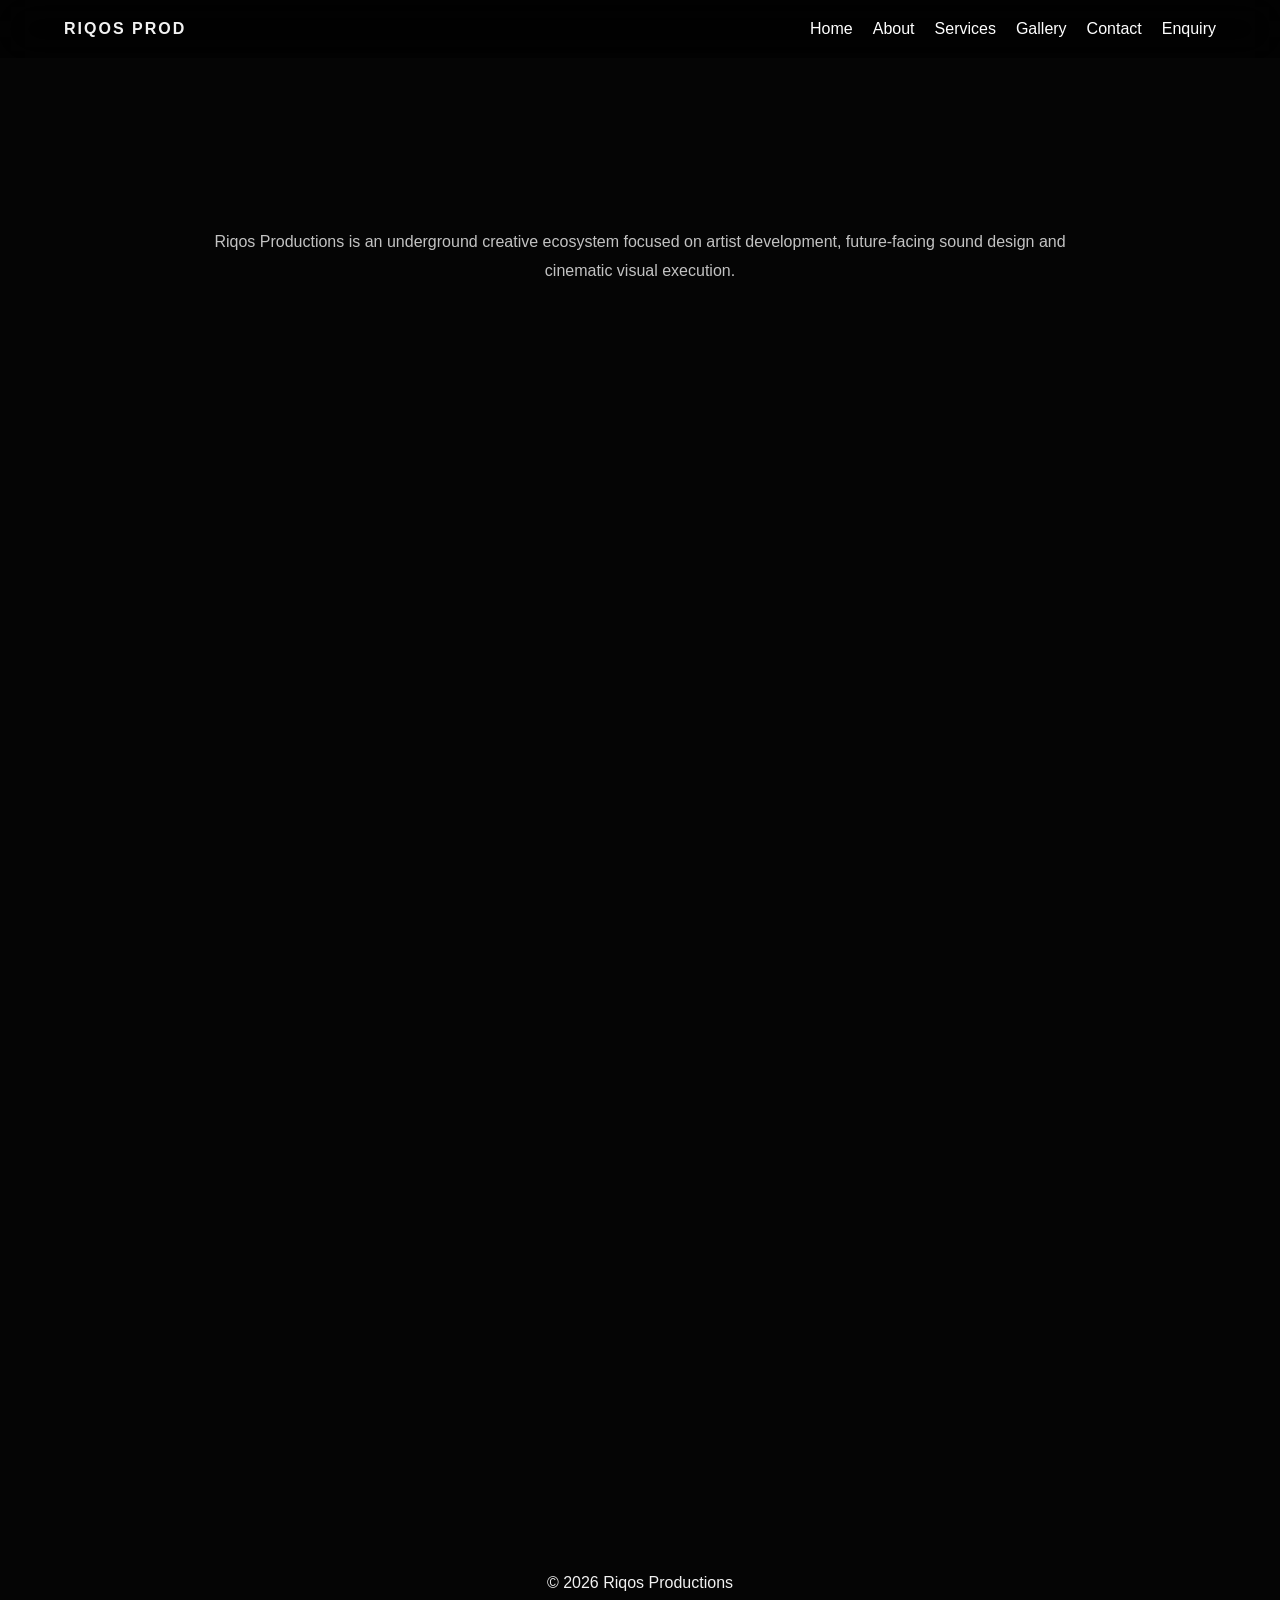
==== about.html @ 52dd7bc8 "we are getting there" ====
<!DOCTYPE html>
<html lang="en">
<head>
<meta charset="UTF-8">
<meta name="viewport" content="width=device-width, initial-scale=1.0">

<title>About | Riqos Productions</title>
<meta name="description" content="Learn about the artists, vision and future behind Riqos Productions.">
<meta name="keywords" content="riqos productions, artists, music label, creative agency">

<link rel="stylesheet" href="css/style.css">
</head>

<body>

<nav>
<div class="logo">RIQOS PROD</div>

<ul class="nav-links">
<li><a href="index.html">Home</a></li>
<li><a class="active" href="about.html">About</a></li>
<li><a href="services.html">Services</a></li>
<li><a href="gallery.html">Gallery</a></li>
<li><a href="contact.html">Contact</a></li>
<li><a href="enquiry.html">Enquiry</a></li>
</ul>
</nav>

<section>

<h2 class="section-title reveal">THE LABEL ARCHIVE</h2>

<p class="about-text reveal">
Riqos Productions is an underground creative ecosystem focused on artist development,
future-facing sound design and cinematic visual execution.
</p>

</section>

<!-- timeline -->

<section>

<h2 class="section-title reveal">TIMELINE</h2>

<div class="timeline">

<div class="timeline-card reveal">
<h3>2024</h3>
<p>Foundation of the Riqos creative vision.</p>
</div>

<div class="timeline-card reveal">
<h3>2025</h3>
<p>Artist roster development and first collaborations.</p>
</div>

<div class="timeline-card reveal">
<h3>2026</h3>
<p>Expansion into full production ecosystem.</p>
</div>

</div>

</section>

<!-- artists -->

<section>

<h2 class="section-title reveal">ROSTER</h2>

<div class="artist-grid">

<div class="artist-card reveal">
<img src="assets/riqo 101.jpeg">
<h3>Riqo</h3>
<p>Producer / Creative Director</p>
</div>

<div class="artist-card reveal">
<img src="assets/joey101.jpeg">
<h3>JoeyMansonn</h3>
<p>Main Vocalist</p>
</div>

<div class="artist-card reveal">
<img src="assets/nxsh.jpeg">
<h3>Kindlynxsh</h3>
<p>Experimental Artist</p>
</div>

<div class="artist-card reveal">
<img src="assets/guapo.jpeg">
<h3>K1llbrady</h3>
<p>Hard Trap Artist</p>
</div>

</div>

</section>

<footer>© 2026 Riqos Productions</footer>

<script src="js/script.js"></script>
</body>
</html>
---- css/style.css ----
*{
    margin:0;
    padding:0;
    box-sizing:border-box;
    font-family:Arial, sans-serif;
}

:root{
    --bg:#050505;
    --card:rgba(255,255,255,0.05);
    --text:#f2f2f2;
    --accent:#7c3aed;
    --secondary:#38bdf8;
}

html{
    scroll-behavior:smooth;
}

body{
    background:var(--bg);
    color:var(--text);
    overflow-x:hidden;
}

/* loader */

#loader{
    position:fixed;
    width:100%;
    height:100vh;
    background:black;
    display:flex;
    justify-content:center;
    align-items:center;
    z-index:99999;
    animation:fadeOut 2s forwards;
    animation-delay:1.8s;
}

@keyframes fadeOut{
    to{
        opacity:0;
        visibility:hidden;
    }
}

/* particles */

#particles{
    position:fixed;
    width:100%;
    height:100%;
    z-index:-2;
    background:
    radial-gradient(circle at 20% 20%, rgba(124,58,237,0.2), transparent 30%),
    radial-gradient(circle at 80% 80%, rgba(56,189,248,0.2), transparent 30%);
}

/* nav */

nav{
    position:fixed;
    width:100%;
    top:0;
    left:0;
    padding:20px 5%;
    display:flex;
    justify-content:space-between;
    align-items:center;
    background:rgba(0,0,0,0.6);
    backdrop-filter:blur(20px);
    z-index:1000;
}

.logo{
    font-weight:900;
    letter-spacing:2px;
}

.nav-links{
    display:flex;
    list-style:none;
    gap:20px;
}

.nav-links a{
    color:white;
    text-decoration:none;
}

.active{
    color:var(--secondary);
}

#themeToggle{
    background:none;
    border:none;
    color:white;
    cursor:pointer;
    font-size:18px;
}

/* hero */

.hero{
    height:100vh;
    display:flex;
    justify-content:center;
    align-items:center;
    position:relative;
    text-align:center;
}

.hero video{
    position:absolute;
    width:100%;
    height:100%;
    object-fit:cover;
    z-index:-2;
}

.overlay{
    position:absolute;
    width:100%;
    height:100%;
    background:rgba(0,0,0,0.55);
    z-index:-1;
}

.hero h1{
    font-size:72px;
    margin-bottom:20px;
}

.hero p{
    max-width:700px;
    margin:auto;
    opacity:0.85;
}

.hero-buttons{
    margin-top:30px;
}

.btn{
    display:inline-block;
    padding:14px 28px;
    background:var(--accent);
    color:white;
    text-decoration:none;
    margin:10px;
    border-radius:30px;
    transition:.3s;
}

.btn:hover{
    transform:translateY(-4px);
}

.ghost{
    background:transparent;
    border:1px solid white;
}

/* sections */

section{
    padding:120px 8%;
}

.section-title{
    text-align:center;
    margin-bottom:50px;
}

/* stats */

.stats{
    display:grid;
    grid-template-columns:repeat(auto-fit,minmax(250px,1fr));
    gap:20px;
}

.stat-card{
    padding:40px;
    text-align:center;
    background:var(--card);
    backdrop-filter:blur(20px);
    border-radius:20px;
    transform-style:preserve-3d;
    transition:.4s;
}

.stat-card:hover{
    transform:rotateY(10deg) rotateX(10deg);
}

.counter{
    font-size:48px;
    color:var(--secondary);
}

/* cards */

.grid{
    display:grid;
    grid-template-columns:repeat(auto-fit,minmax(280px,1fr));
    gap:25px;
}

.card{
    padding:30px;
    background:var(--card);
    border-radius:20px;
    backdrop-filter:blur(20px);
    transition:.4s;
}

.card:hover{
    transform:translateY(-12px) rotateX(5deg);
}

/* reveal */

.reveal{
    opacity:0;
    transform:translateY(30px);
    transition:1s;
}

.reveal.active{
    opacity:1;
    transform:translateY(0);
}

/* top button */

#topBtn{
    position:fixed;
    bottom:30px;
    right:30px;
    padding:14px;
    display:none;
    border:none;
    cursor:pointer;
}

/* footer */

footer{
    text-align:center;
    padding:40px;
}

/* mobile */

@media(max-width:768px){

.hero h1{
    font-size:42px;
}

.nav-links{
    gap:10px;
    font-size:12px;
}

}
/* about */

.about-text{
    max-width:900px;
    margin:auto;
    text-align:center;
    opacity:0.8;
    line-height:1.8;
}

/* timeline */

.timeline{
    display:grid;
    grid-template-columns:repeat(auto-fit,minmax(250px,1fr));
    gap:20px;
}

.timeline-card{
    padding:30px;
    background:rgba(255,255,255,0.04);
    border-left:4px solid #7c3aed;
    transition:.4s;
}

.timeline-card:hover{
    transform:translateY(-10px);
}

/* artists */

.artist-grid{
    display:grid;
    grid-template-columns:repeat(auto-fit,minmax(250px,1fr));
    gap:25px;
}

.artist-card{
    padding:20px;
    background:rgba(255,255,255,0.04);
    text-align:center;
    border-radius:20px;
    transition:.5s;
}

.artist-card img{
    width:100%;
    height:320px;
    object-fit:cover;
    border-radius:14px;
}

.artist-card:hover{
    transform:rotateY(12deg);
}

/* services */

#serviceSearch{
    width:100%;
    padding:18px;
    margin-bottom:40px;
    background:black;
    border:none;
    color:white;
}

/* faq */

.faq-item{
    margin-bottom:20px;
}

.faq-question{
    width:100%;
    padding:20px;
    cursor:pointer;
    background:#111;
    border:none;
    color:white;
    text-align:left;
}

.faq-answer{
    display:none;
    padding:20px;
    background:#0d0d0d;
}
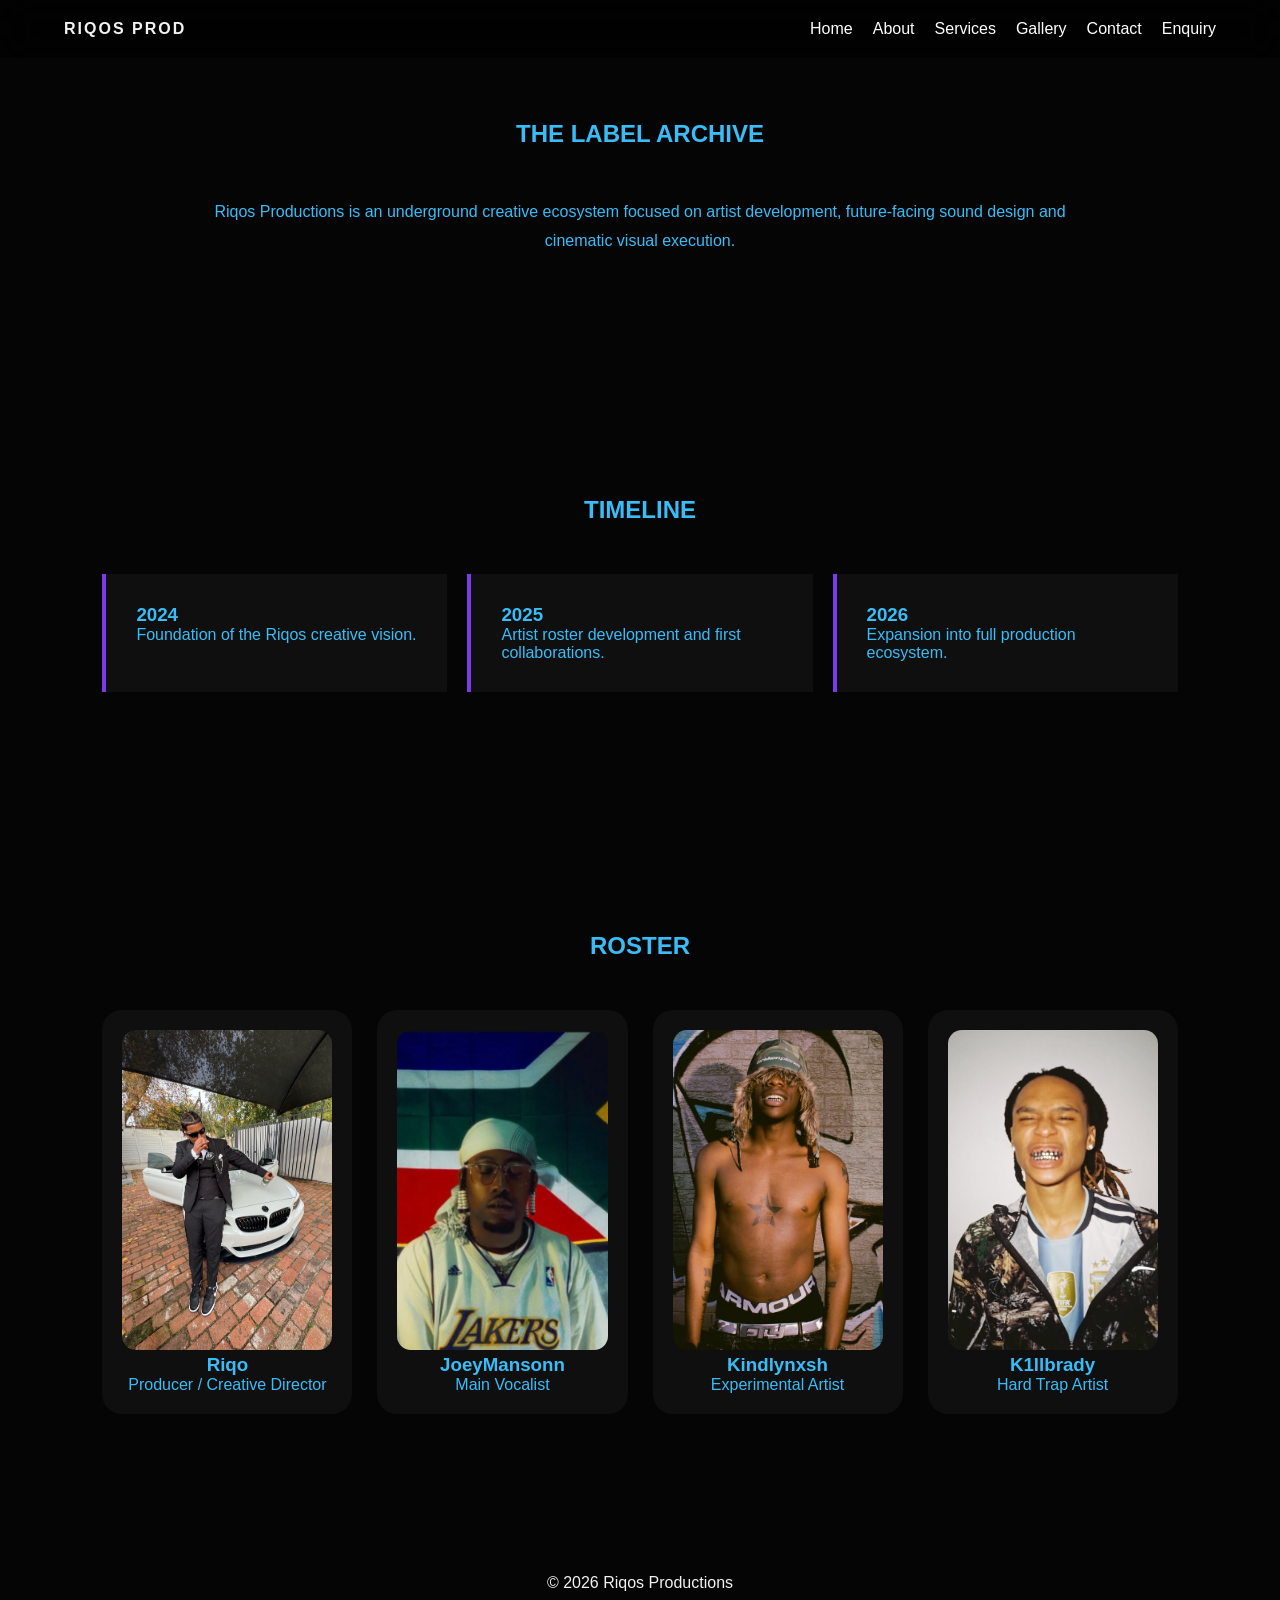
==== commit 79a59193: "WE ARE GETTING SOMEWHERE" ====
--- a/about.html
+++ b/about.html
@@ -73,25 +73,25 @@
 <div class="artist-grid">
 
 <div class="artist-card reveal">
-<img src="assets/riqo 101.jpeg">
+<img src="Assets/riqo 101.jpeg">
 <h3>Riqo</h3>
 <p>Producer / Creative Director</p>
 </div>
 
 <div class="artist-card reveal">
-<img src="assets/joey101.jpeg">
+<img src="Assets/joey101.jpeg">
 <h3>JoeyMansonn</h3>
 <p>Main Vocalist</p>
 </div>
 
 <div class="artist-card reveal">
-<img src="assets/nxsh.jpeg">
+<img src="Assets/nxsh.jpeg">
 <h3>Kindlynxsh</h3>
 <p>Experimental Artist</p>
 </div>
 
 <div class="artist-card reveal">
-<img src="assets/guapo.jpeg">
+<img src="Assets/guapo.jpeg">
 <h3>K1llbrady</h3>
 <p>Hard Trap Artist</p>
 </div>
@@ -102,6 +102,6 @@
 
 <footer>© 2026 Riqos Productions</footer>
 
-<script src="js/script.js"></script>
+<script src="Js/scrpt.js"></script>
 </body>
 </html>
--- a/css/style.css
+++ b/css/style.css
@@ -354,4 +354,79 @@
     display:none;
     padding:20px;
     background:#0d0d0d;
+}
+/* gallery */
+
+.filter-buttons{
+    display:flex;
+    gap:15px;
+    margin-bottom:30px;
+    justify-content:center;
+}
+
+.filter-buttons button{
+    padding:12px 20px;
+    cursor:pointer;
+    background:#111;
+    color:white;
+    border:none;
+}
+
+.gallery-grid{
+    display:grid;
+    grid-template-columns:repeat(auto-fit,minmax(250px,1fr));
+    gap:20px;
+}
+
+.gallery-item{
+    width:100%;
+    height:320px;
+    object-fit:cover;
+    cursor:pointer;
+    border-radius:14px;
+    transition:.4s;
+}
+
+.gallery-item:hover{
+    transform:scale(1.03);
+}
+
+/* lightbox */
+
+#lightbox{
+    position:fixed;
+    inset:0;
+    background:rgba(0,0,0,.95);
+    display:none;
+    justify-content:center;
+    align-items:center;
+    z-index:9999;
+}
+
+#lightbox img{
+    width:80%;
+    max-width:900px;
+}
+
+/* enquiry */
+
+form{
+    display:flex;
+    flex-direction:column;
+    gap:20px;
+    max-width:700px;
+    margin:auto;
+}
+
+input, select, textarea{
+    padding:18px;
+    background:#111;
+    color:white;
+    border:none;
+}
+
+.price-box{
+    font-size:28px;
+    text-align:center;
+    padding:20px;
 }
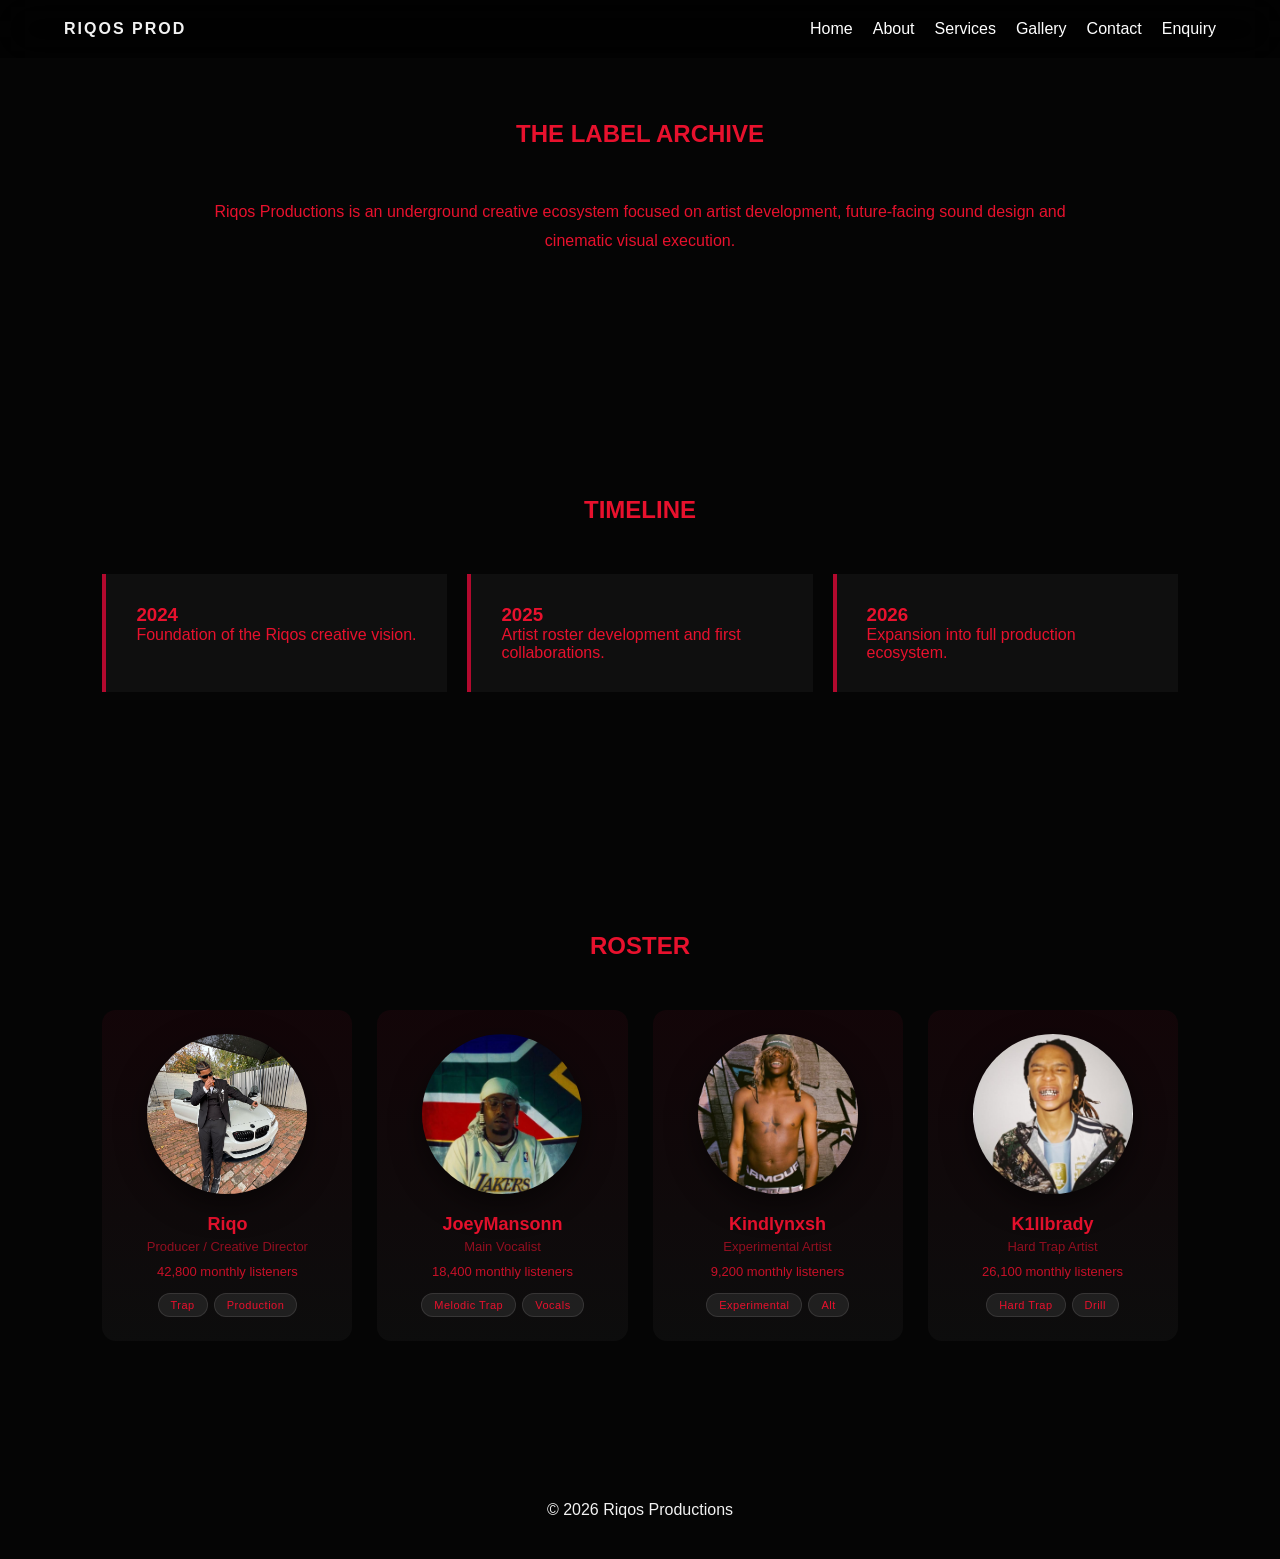
==== commit f1720b3c: "we fixed the enquiry page" ====
--- a/about.html
+++ b/about.html
@@ -73,27 +73,59 @@
 <div class="artist-grid">
 
 <div class="artist-card reveal">
+<div class="artist-photo-wrap">
 <img src="Assets/riqo 101.jpeg">
+<button class="artist-play-btn">▶</button>
+</div>
 <h3>Riqo</h3>
-<p>Producer / Creative Director</p>
+<p class="artist-role">Producer / Creative Director</p>
+<p class="artist-listeners">42,800 monthly listeners</p>
+<div class="artist-tags">
+<span class="artist-tag">Trap</span>
+<span class="artist-tag">Production</span>
+</div>
 </div>
 
 <div class="artist-card reveal">
+<div class="artist-photo-wrap">
 <img src="Assets/joey101.jpeg">
+<button class="artist-play-btn">▶</button>
+</div>
 <h3>JoeyMansonn</h3>
-<p>Main Vocalist</p>
+<p class="artist-role">Main Vocalist</p>
+<p class="artist-listeners">18,400 monthly listeners</p>
+<div class="artist-tags">
+<span class="artist-tag">Melodic Trap</span>
+<span class="artist-tag">Vocals</span>
+</div>
 </div>
 
 <div class="artist-card reveal">
+<div class="artist-photo-wrap">
 <img src="Assets/nxsh.jpeg">
+<button class="artist-play-btn">▶</button>
+</div>
 <h3>Kindlynxsh</h3>
-<p>Experimental Artist</p>
+<p class="artist-role">Experimental Artist</p>
+<p class="artist-listeners">9,200 monthly listeners</p>
+<div class="artist-tags">
+<span class="artist-tag">Experimental</span>
+<span class="artist-tag">Alt</span>
+</div>
 </div>
 
 <div class="artist-card reveal">
+<div class="artist-photo-wrap">
 <img src="Assets/guapo.jpeg">
+<button class="artist-play-btn">▶</button>
+</div>
 <h3>K1llbrady</h3>
-<p>Hard Trap Artist</p>
+<p class="artist-role">Hard Trap Artist</p>
+<p class="artist-listeners">26,100 monthly listeners</p>
+<div class="artist-tags">
+<span class="artist-tag">Hard Trap</span>
+<span class="artist-tag">Drill</span>
+</div>
 </div>
 
 </div>
--- a/css/style.css
+++ b/css/style.css
@@ -9,8 +9,8 @@
     --bg:#050505;
     --card:rgba(255,255,255,0.05);
     --text:#f2f2f2;
-    --accent:#7c3aed;
-    --secondary:#38bdf8;
+    --accent:#b3092e;
+    --secondary:#e8112d;
 }
 
 html{
@@ -53,8 +53,8 @@
     height:100%;
     z-index:-2;
     background:
-    radial-gradient(circle at 20% 20%, rgba(124,58,237,0.2), transparent 30%),
-    radial-gradient(circle at 80% 80%, rgba(56,189,248,0.2), transparent 30%);
+    radial-gradient(circle at 20% 20%, rgba(179,9,46,0.25), transparent 30%),
+    radial-gradient(circle at 80% 80%, rgba(232,17,45,0.18), transparent 30%);
 }
 
 /* nav */
@@ -288,7 +288,7 @@
 .timeline-card{
     padding:30px;
     background:rgba(255,255,255,0.04);
-    border-left:4px solid #7c3aed;
+    border-left:4px solid #b3092e;
     transition:.4s;
 }
 
@@ -296,31 +296,102 @@
     transform:translateY(-10px);
 }
 
-/* artists */
+/* artists - spotify style profiles */
 
 .artist-grid{
     display:grid;
-    grid-template-columns:repeat(auto-fit,minmax(250px,1fr));
+    grid-template-columns:repeat(auto-fit,minmax(220px,1fr));
     gap:25px;
 }
 
 .artist-card{
-    padding:20px;
-    background:rgba(255,255,255,0.04);
-    text-align:center;
+    padding:24px 20px;
+    background:linear-gradient(180deg, rgba(179,9,46,0.08), rgba(255,255,255,0.03));
+    text-align:center;
+    border-radius:14px;
+    transition:.4s;
+    position:relative;
+    overflow:hidden;
+}
+
+.artist-card:hover{
+    background:linear-gradient(180deg, rgba(179,9,46,0.18), rgba(255,255,255,0.05));
+    transform:translateY(-8px);
+}
+
+.artist-photo-wrap{
+    position:relative;
+    width:160px;
+    height:160px;
+    margin:0 auto 20px;
+}
+
+.artist-card img{
+    width:160px;
+    height:160px;
+    object-fit:cover;
+    border-radius:50%;
+    box-shadow:0 10px 30px rgba(0,0,0,0.5);
+    display:block;
+}
+
+.artist-play-btn{
+    position:absolute;
+    bottom:4px;
+    right:4px;
+    width:44px;
+    height:44px;
+    border-radius:50%;
+    background:var(--secondary);
+    border:none;
+    color:black;
+    font-size:16px;
+    display:flex;
+    align-items:center;
+    justify-content:center;
+    cursor:pointer;
+    opacity:0;
+    transform:translateY(8px);
+    transition:.3s;
+    box-shadow:0 6px 16px rgba(0,0,0,0.5);
+}
+
+.artist-card:hover .artist-play-btn{
+    opacity:1;
+    transform:translateY(0);
+}
+
+.artist-card h3{
+    font-size:18px;
+    margin-bottom:4px;
+}
+
+.artist-role{
+    font-size:13px;
+    opacity:0.6;
+    margin-bottom:10px;
+}
+
+.artist-listeners{
+    font-size:13px;
+    opacity:0.85;
+    margin-bottom:14px;
+}
+
+.artist-tags{
+    display:flex;
+    flex-wrap:wrap;
+    gap:6px;
+    justify-content:center;
+}
+
+.artist-tag{
+    font-size:11px;
+    padding:5px 12px;
     border-radius:20px;
-    transition:.5s;
-}
-
-.artist-card img{
-    width:100%;
-    height:320px;
-    object-fit:cover;
-    border-radius:14px;
-}
-
-.artist-card:hover{
-    transform:rotateY(12deg);
+    background:rgba(255,255,255,0.08);
+    border:1px solid rgba(255,255,255,0.1);
+    letter-spacing:0.5px;
 }
 
 /* services */
@@ -332,6 +403,63 @@
     background:black;
     border:none;
     color:white;
+}
+
+.service-item{
+    cursor:pointer;
+    border:1px solid transparent;
+}
+
+.service-item.selected{
+    border:1px solid var(--secondary);
+    background:rgba(232,17,45,0.1);
+}
+
+.service-item p{
+    opacity:0.7;
+    margin-top:6px;
+}
+
+#serviceResponse{
+    max-width:900px;
+    margin:50px auto 0;
+    padding:35px;
+    background:var(--card);
+    border-left:4px solid var(--secondary);
+    border-radius:14px;
+    display:none;
+}
+
+#serviceResponse.active{
+    display:block;
+}
+
+#serviceResponse h3{
+    margin-bottom:10px;
+    color:var(--secondary);
+}
+
+#serviceResponse .resp-meta{
+    display:flex;
+    gap:30px;
+    flex-wrap:wrap;
+    margin:18px 0;
+    font-size:14px;
+    opacity:0.85;
+}
+
+#serviceResponse .resp-meta span{
+    display:block;
+    font-weight:700;
+    color:var(--text);
+    opacity:1;
+    margin-top:4px;
+}
+
+#serviceResponse ul{
+    margin:18px 0 18px 20px;
+    line-height:1.8;
+    opacity:0.9;
 }
 
 /* faq */
@@ -418,11 +546,42 @@
     margin:auto;
 }
 
+label{
+    font-size:13px;
+    opacity:0.7;
+    margin-bottom:-12px;
+}
+
 input, select, textarea{
     padding:18px;
     background:#111;
     color:white;
     border:none;
+    border-radius:8px;
+    font-family:inherit;
+}
+
+input:focus, select:focus, textarea:focus{
+    outline:1px solid var(--secondary);
+}
+
+textarea{
+    min-height:120px;
+    resize:vertical;
+}
+
+.form-msg{
+    text-align:center;
+    font-size:14px;
+    min-height:20px;
+}
+
+.form-msg.error{
+    color:#ff6b6b;
+}
+
+.form-msg.success{
+    color:#4ade80;
 }
 
 .price-box{
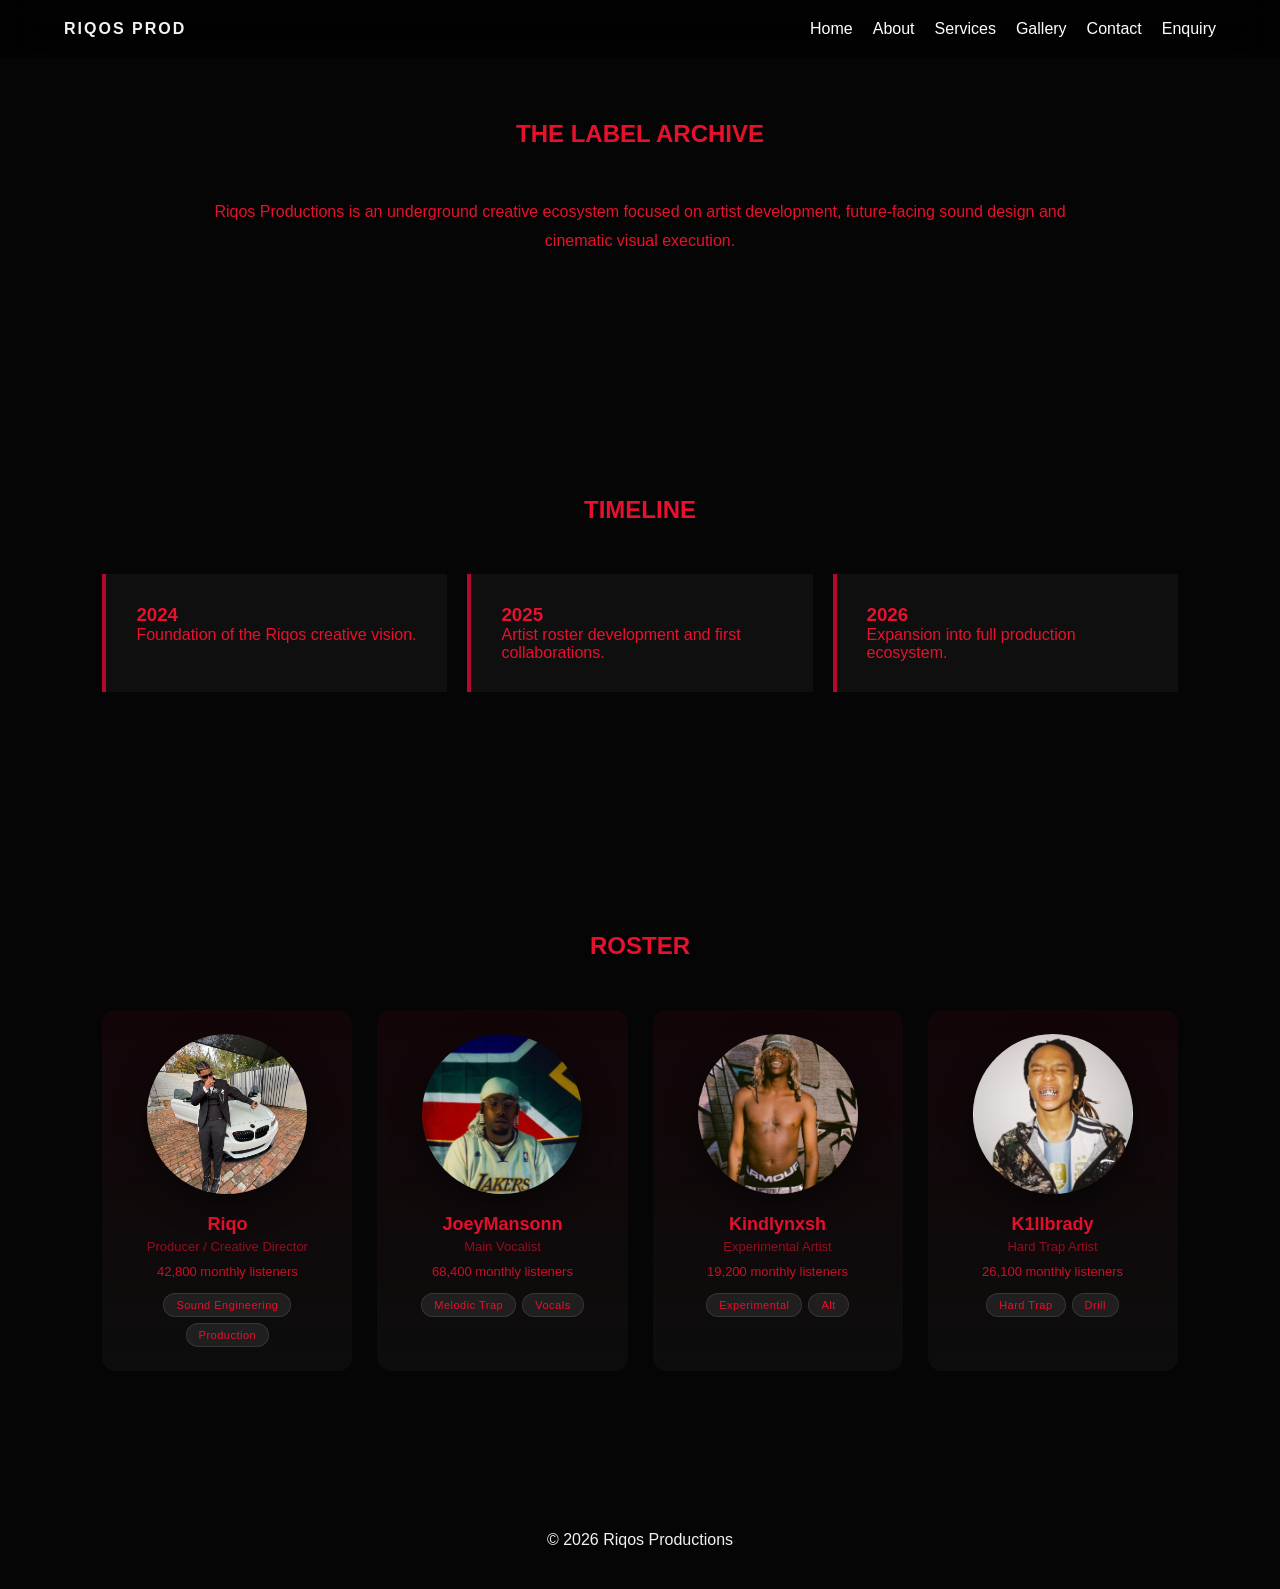
==== commit 53a58b77: "we are using our assets" ====
--- a/about.html
+++ b/about.html
@@ -81,7 +81,7 @@
 <p class="artist-role">Producer / Creative Director</p>
 <p class="artist-listeners">42,800 monthly listeners</p>
 <div class="artist-tags">
-<span class="artist-tag">Trap</span>
+<span class="artist-tag">Sound Engineering</span>
 <span class="artist-tag">Production</span>
 </div>
 </div>
@@ -93,7 +93,7 @@
 </div>
 <h3>JoeyMansonn</h3>
 <p class="artist-role">Main Vocalist</p>
-<p class="artist-listeners">18,400 monthly listeners</p>
+<p class="artist-listeners">68,400 monthly listeners</p>
 <div class="artist-tags">
 <span class="artist-tag">Melodic Trap</span>
 <span class="artist-tag">Vocals</span>
@@ -107,7 +107,7 @@
 </div>
 <h3>Kindlynxsh</h3>
 <p class="artist-role">Experimental Artist</p>
-<p class="artist-listeners">9,200 monthly listeners</p>
+<p class="artist-listeners">19,200 monthly listeners</p>
 <div class="artist-tags">
 <span class="artist-tag">Experimental</span>
 <span class="artist-tag">Alt</span>
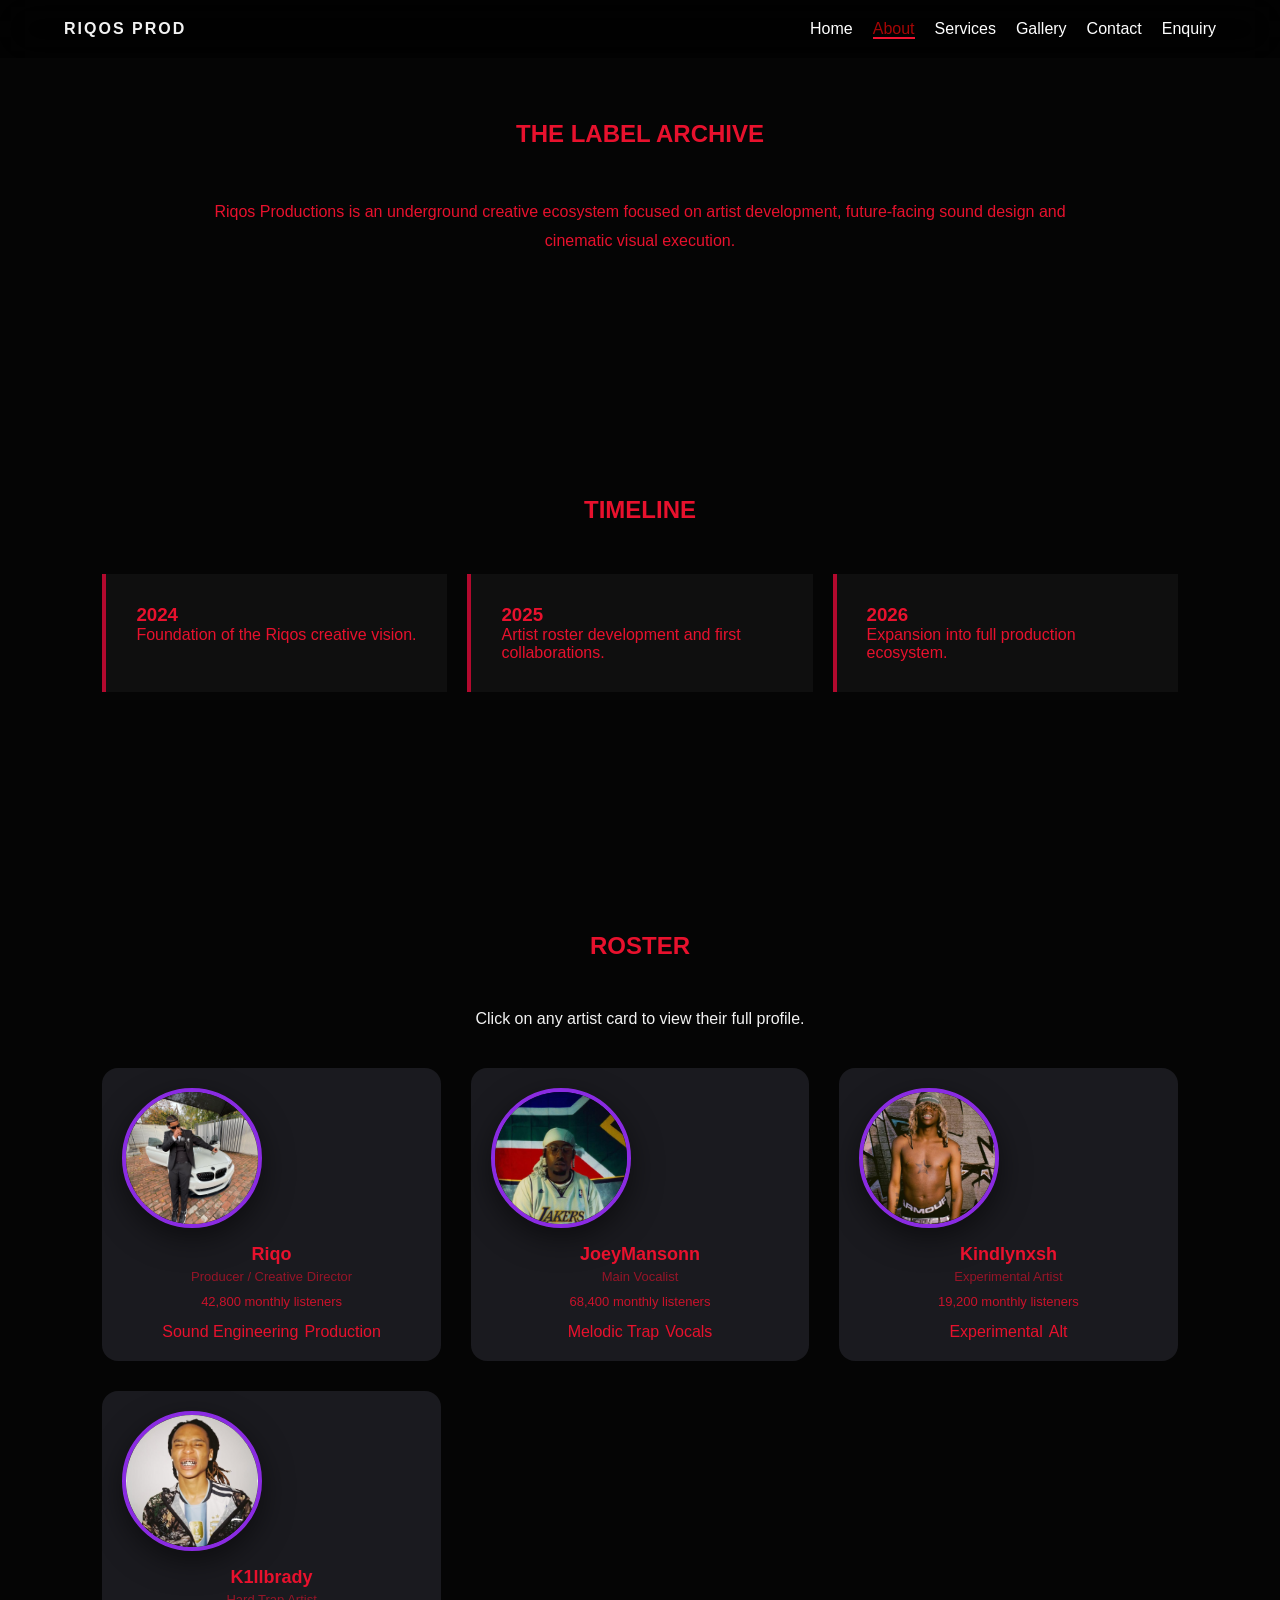
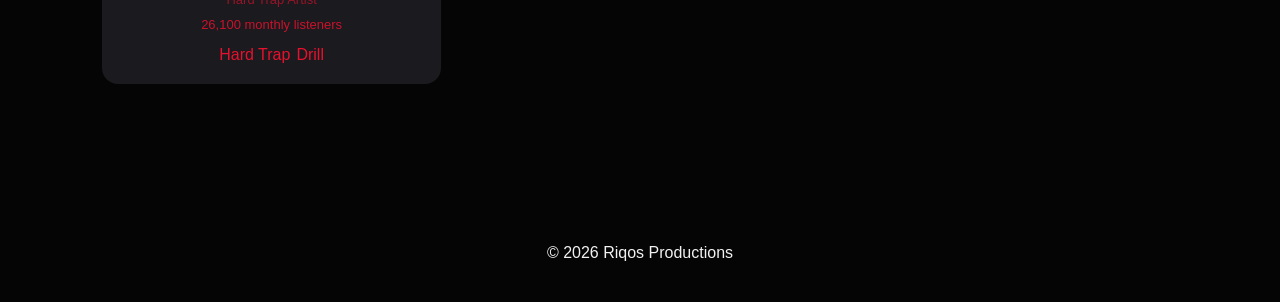
==== commit f421849a: "nearly there" ====
--- a/about.html
+++ b/about.html
@@ -1,139 +1,126 @@
 <!DOCTYPE html>
 <html lang="en">
 <head>
-<meta charset="UTF-8">
-<meta name="viewport" content="width=device-width, initial-scale=1.0">
+    <meta charset="UTF-8">
+    <meta name="viewport" content="width=device-width, initial-scale=1.0">
+    <title>About | Riqos Productions</title>
+    <link rel="stylesheet" href="css/style.css">
+</head>
+<body>
+    <nav>
+        <div class="logo">RIQOS PROD</div>
+        <ul class="nav-links">
+            <li><a href="index.html">Home</a></li>
+            <li><a class="active" href="about.html">About</a></li>
+            <li><a href="services.html">Services</a></li>
+            <li><a href="gallery.html">Gallery</a></li>
+            <li><a href="contact.html">Contact</a></li>
+            <li><a href="enquiry.html">Enquiry</a></li>
+        </ul>
+    </nav>
 
-<title>About | Riqos Productions</title>
-<meta name="description" content="Learn about the artists, vision and future behind Riqos Productions.">
-<meta name="keywords" content="riqos productions, artists, music label, creative agency">
+    <section>
+        <h2 class="section-title reveal">THE LABEL ARCHIVE</h2>
+        <p class="about-text reveal">
+            Riqos Productions is an underground creative ecosystem focused on artist development, 
+            future-facing sound design and cinematic visual execution.
+        </p>
+    </section>
 
-<link rel="stylesheet" href="css/style.css">
-</head>
+    <!-- Timeline -->
+    <section>
+        <h2 class="section-title reveal">TIMELINE</h2>
+        <div class="timeline">
+            <div class="timeline-card reveal">
+                <h3>2024</h3>
+                <p>Foundation of the Riqos creative vision.</p>
+            </div>
+            <div class="timeline-card reveal">
+                <h3>2025</h3>
+                <p>Artist roster development and first collaborations.</p>
+            </div>
+            <div class="timeline-card reveal">
+                <h3>2026</h3>
+                <p>Expansion into full production ecosystem.</p>
+            </div>
+        </div>
+    </section>
 
-<body>
+    <!-- Roster - Part 2 Style -->
+    <section>
+        <h2 class="section-title reveal">ROSTER</h2>
+        <p class="text" style="text-align:center; max-width:800px; margin:0 auto 40px;">
+            Click on any artist card to view their full profile.
+        </p>
 
-<nav>
-<div class="logo">RIQOS PROD</div>
+        <div class="artist-grid">
+            <!-- Riqo -->
+            <div class="artist-card reveal" onclick="toggleProfile(this)">
+                <img src="Assets/riqo 101.jpeg" alt="Riqo">
+                <h3>Riqo</h3>
+                <p class="artist-role">Producer / Creative Director</p>
+                <p class="artist-listeners">42,800 monthly listeners</p>
+                <div class="artist-tags">
+                    <span>Sound Engineering</span>
+                    <span>Production</span>
+                </div>
+                <div class="profile-details">
+                    <p><strong>Taariq Ismail (Founder)</strong></p>
+                    <p>Dark melodic trap, atmospheric production, and cinematic beats. Building the full Riqos ecosystem from the ground up.</p>
+                </div>
+            </div>
 
-<ul class="nav-links">
-<li><a href="index.html">Home</a></li>
-<li><a class="active" href="about.html">About</a></li>
-<li><a href="services.html">Services</a></li>
-<li><a href="gallery.html">Gallery</a></li>
-<li><a href="contact.html">Contact</a></li>
-<li><a href="enquiry.html">Enquiry</a></li>
-</ul>
-</nav>
+            <!-- JoeyMansonn -->
+            <div class="artist-card reveal" onclick="toggleProfile(this)">
+                <img src="Assets/joey101.jpeg" alt="JoeyMansonn">
+                <h3>JoeyMansonn</h3>
+                <p class="artist-role">Main Vocalist</p>
+                <p class="artist-listeners">68,400 monthly listeners</p>
+                <div class="artist-tags">
+                    <span>Melodic Trap</span>
+                    <span>Vocals</span>
+                </div>
+                <div class="profile-details">
+                    <p><strong>Thato Tleane</strong></p>
+                    <p>Smooth melodic trap with emotional hooks and strong stage presence. The main voice carrying the Riqos sound.</p>
+                </div>
+            </div>
 
-<section>
+            <!-- Kindlynxsh -->
+            <div class="artist-card reveal" onclick="toggleProfile(this)">
+                <img src="Assets/nxsh.jpeg" alt="Kindlynxsh">
+                <h3>Kindlynxsh</h3>
+                <p class="artist-role">Experimental Artist</p>
+                <p class="artist-listeners">19,200 monthly listeners</p>
+                <div class="artist-tags">
+                    <span>Experimental</span>
+                    <span>Alt</span>
+                </div>
+                <div class="profile-details">
+                    <p><strong>Anashe Ithirl Chizhande</strong></p>
+                    <p>Abstract, glitchy, and boundary-pushing experimental trap sound.</p>
+                </div>
+            </div>
 
-<h2 class="section-title reveal">THE LABEL ARCHIVE</h2>
+            <!-- K1llbrady -->
+            <div class="artist-card reveal" onclick="toggleProfile(this)">
+                <img src="Assets/guapo.jpeg" alt="K1llbrady">
+                <h3>K1llbrady</h3>
+                <p class="artist-role">Hard Trap Artist</p>
+                <p class="artist-listeners">26,100 monthly listeners</p>
+                <div class="artist-tags">
+                    <span>Hard Trap</span>
+                    <span>Drill</span>
+                </div>
+                <div class="profile-details">
+                    <p><strong>Lebohang Sithole</strong></p>
+                    <p>Aggressive hard trap and drill energy with raw street authenticity.</p>
+                </div>
+            </div>
+        </div>
+    </section>
 
-<p class="about-text reveal">
-Riqos Productions is an underground creative ecosystem focused on artist development,
-future-facing sound design and cinematic visual execution.
-</p>
-
-</section>
-
-<!-- timeline -->
-
-<section>
-
-<h2 class="section-title reveal">TIMELINE</h2>
-
-<div class="timeline">
-
-<div class="timeline-card reveal">
-<h3>2024</h3>
-<p>Foundation of the Riqos creative vision.</p>
-</div>
-
-<div class="timeline-card reveal">
-<h3>2025</h3>
-<p>Artist roster development and first collaborations.</p>
-</div>
-
-<div class="timeline-card reveal">
-<h3>2026</h3>
-<p>Expansion into full production ecosystem.</p>
-</div>
-
-</div>
-
-</section>
-
-<!-- artists -->
-
-<section>
-
-<h2 class="section-title reveal">ROSTER</h2>
-
-<div class="artist-grid">
-
-<div class="artist-card reveal">
-<div class="artist-photo-wrap">
-<img src="Assets/riqo 101.jpeg">
-<button class="artist-play-btn">▶</button>
-</div>
-<h3>Riqo</h3>
-<p class="artist-role">Producer / Creative Director</p>
-<p class="artist-listeners">42,800 monthly listeners</p>
-<div class="artist-tags">
-<span class="artist-tag">Sound Engineering</span>
-<span class="artist-tag">Production</span>
-</div>
-</div>
-
-<div class="artist-card reveal">
-<div class="artist-photo-wrap">
-<img src="Assets/joey101.jpeg">
-<button class="artist-play-btn">▶</button>
-</div>
-<h3>JoeyMansonn</h3>
-<p class="artist-role">Main Vocalist</p>
-<p class="artist-listeners">68,400 monthly listeners</p>
-<div class="artist-tags">
-<span class="artist-tag">Melodic Trap</span>
-<span class="artist-tag">Vocals</span>
-</div>
-</div>
-
-<div class="artist-card reveal">
-<div class="artist-photo-wrap">
-<img src="Assets/nxsh.jpeg">
-<button class="artist-play-btn">▶</button>
-</div>
-<h3>Kindlynxsh</h3>
-<p class="artist-role">Experimental Artist</p>
-<p class="artist-listeners">19,200 monthly listeners</p>
-<div class="artist-tags">
-<span class="artist-tag">Experimental</span>
-<span class="artist-tag">Alt</span>
-</div>
-</div>
-
-<div class="artist-card reveal">
-<div class="artist-photo-wrap">
-<img src="Assets/guapo.jpeg">
-<button class="artist-play-btn">▶</button>
-</div>
-<h3>K1llbrady</h3>
-<p class="artist-role">Hard Trap Artist</p>
-<p class="artist-listeners">26,100 monthly listeners</p>
-<div class="artist-tags">
-<span class="artist-tag">Hard Trap</span>
-<span class="artist-tag">Drill</span>
-</div>
-</div>
-
-</div>
-
-</section>
-
-<footer>© 2026 Riqos Productions</footer>
-
-<script src="Js/scrpt.js"></script>
+    <footer>© 2026 Riqos Productions</footer>
+    <script src="Js/scrpt.js"></script>
 </body>
 </html>
--- a/css/style.css
+++ b/css/style.css
@@ -588,4 +588,104 @@
     font-size:28px;
     text-align:center;
     padding:20px;
+}
+/* ================= GALLERY (Part-2 Style) ================= */
+
+.gallery-grid {
+    display: grid;
+    grid-template-columns: repeat(auto-fit, minmax(260px, 1fr));
+    gap: 25px;
+    margin-top: 40px;
+}
+
+.gallery-item img {
+    width: 100%;
+    height: 320px;
+    object-fit: cover;
+    border-radius: 14px;
+    transition: 0.4s ease;
+    cursor: pointer;
+}
+
+.gallery-item img:hover {
+    transform: scale(1.06);
+    box-shadow: 0 15px 35px rgba(138,43,226,0.25);
+}
+
+/* ================= VIDEOS ================= */
+
+.video-grid {
+    display: grid;
+    grid-template-columns: repeat(auto-fit, minmax(300px, 1fr));
+    gap: 30px;
+    margin-top: 40px;
+}
+
+.video-card {
+    position: relative;
+    overflow: hidden;
+    border-radius: 14px;
+    background: #0f0f14;
+}
+
+.video-card video {
+    width: 100%;
+    height: 320px;
+    object-fit: cover;
+    display: block;
+    border-radius: 14px;
+    transition: 0.4s ease;
+}
+
+.video-card:hover video {
+    transform: scale(1.05);
+    filter: brightness(1.1);
+}
+/* Active nav */
+nav ul li a.active {
+    color: #a50505 !important;
+    border-bottom: 2px solid #ee1431;
+}
+/* Artist Roster - e */
+.artist-grid {
+    display: grid;
+    grid-template-columns: repeat(auto-fit, minmax(280px, 1fr));
+    gap: 30px;
+    margin-top: 40px;
+}
+
+.artist-card {
+    background: #1a1a1f;
+    border-radius: 16px;
+    padding: 20px;
+    text-align: center;
+    cursor: pointer;
+    transition: all 0.4s ease;
+    position: relative;
+    overflow: hidden;
+}
+
+.artist-card:hover {
+    transform: translateY(-12px);
+    box-shadow: 0 20px 40px rgba(138, 43, 226, 0.2);
+}
+
+.artist-card img {
+    width: 140px;
+    height: 140px;
+    border-radius: 50%;
+    object-fit: cover;
+    border: 4px solid #8a2be2;
+    margin-bottom: 16px;
+}
+
+.profile-details {
+    display: none;
+    margin-top: 20px;
+    padding-top: 15px;
+    border-top: 1px solid #333;
+    text-align: left;
+    font-size: 14.5px;
+    line-height: 1.6;
+    color: #ddd;
 }
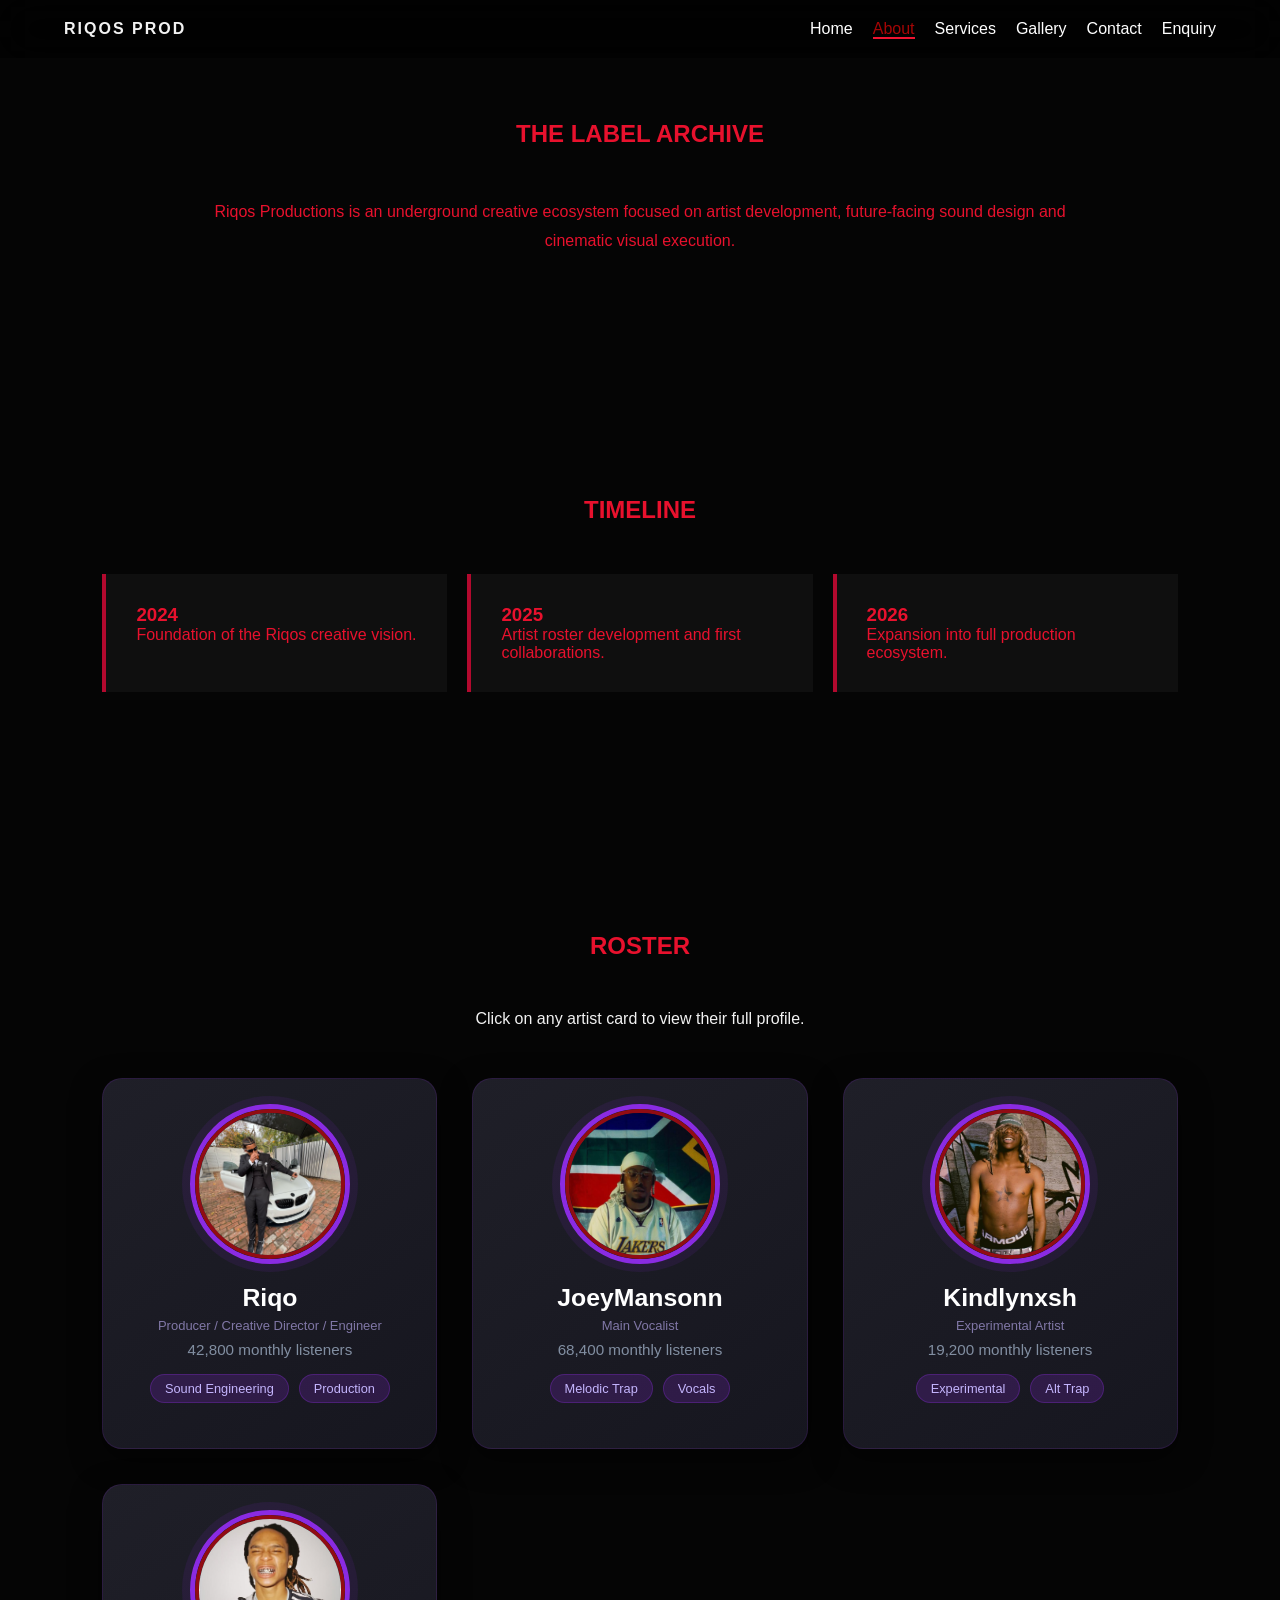
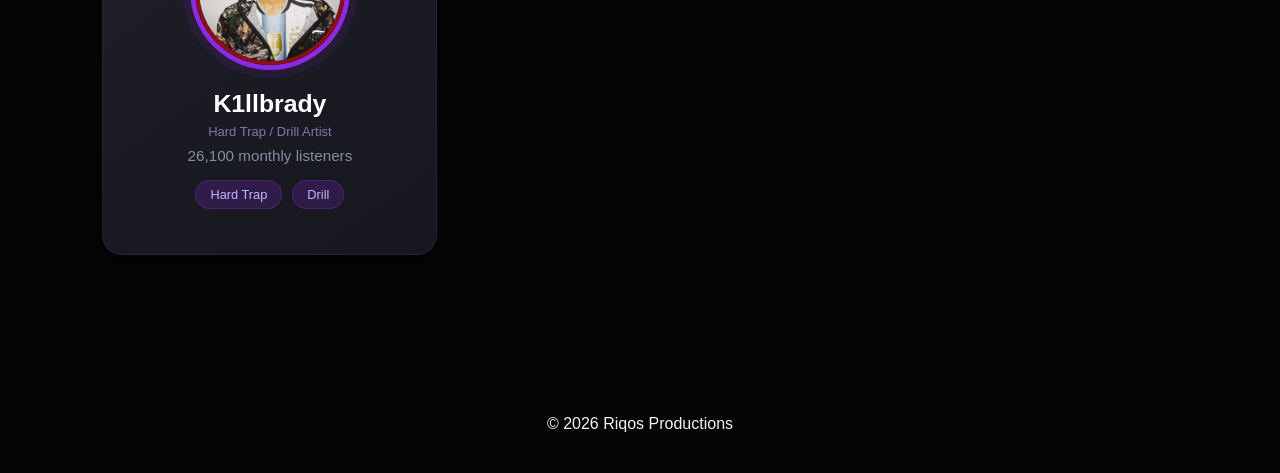
==== commit 4691deff: "we are nearly done" ====
--- a/about.html
+++ b/about.html
@@ -27,38 +27,29 @@
         </p>
     </section>
 
-    <!-- Timeline -->
     <section>
         <h2 class="section-title reveal">TIMELINE</h2>
         <div class="timeline">
-            <div class="timeline-card reveal">
-                <h3>2024</h3>
-                <p>Foundation of the Riqos creative vision.</p>
-            </div>
-            <div class="timeline-card reveal">
-                <h3>2025</h3>
-                <p>Artist roster development and first collaborations.</p>
-            </div>
-            <div class="timeline-card reveal">
-                <h3>2026</h3>
-                <p>Expansion into full production ecosystem.</p>
-            </div>
+            <div class="timeline-card reveal"><h3>2024</h3><p>Foundation of the Riqos creative vision.</p></div>
+            <div class="timeline-card reveal"><h3>2025</h3><p>Artist roster development and first collaborations.</p></div>
+            <div class="timeline-card reveal"><h3>2026</h3><p>Expansion into full production ecosystem.</p></div>
         </div>
     </section>
 
-    <!-- Roster - Part 2 Style -->
+    <!-- Enhanced Roster -->
     <section>
         <h2 class="section-title reveal">ROSTER</h2>
-        <p class="text" style="text-align:center; max-width:800px; margin:0 auto 40px;">
+        <p class="text" style="text-align:center; max-width:800px; margin:0 auto 50px;">
             Click on any artist card to view their full profile.
         </p>
 
         <div class="artist-grid">
-            <!-- Riqo -->
             <div class="artist-card reveal" onclick="toggleProfile(this)">
-                <img src="Assets/riqo 101.jpeg" alt="Riqo">
+                <div class="artist-img-container">
+                    <img src="Assets/riqo 101.jpeg" alt="Riqo">
+                </div>
                 <h3>Riqo</h3>
-                <p class="artist-role">Producer / Creative Director</p>
+                <p class="artist-role">Producer / Creative Director / Engineer</p>
                 <p class="artist-listeners">42,800 monthly listeners</p>
                 <div class="artist-tags">
                     <span>Sound Engineering</span>
@@ -66,13 +57,14 @@
                 </div>
                 <div class="profile-details">
                     <p><strong>Taariq Ismail (Founder)</strong></p>
-                    <p>Dark melodic trap, atmospheric production, and cinematic beats. Building the full Riqos ecosystem from the ground up.</p>
+                    <p>I am Riqo — the founder, main producer, and lead engineer at Riqos Productions. I specialize in dark melodic trap, atmospheric soundscapes, and cinematic beats. I produced the majority of JoeyMansonn’s catalogue and continue shaping the overall sonic identity of the label.</p>
                 </div>
             </div>
 
-            <!-- JoeyMansonn -->
             <div class="artist-card reveal" onclick="toggleProfile(this)">
-                <img src="Assets/joey101.jpeg" alt="JoeyMansonn">
+                <div class="artist-img-container">
+                    <img src="Assets/joey101.jpeg" alt="JoeyMansonn">
+                </div>
                 <h3>JoeyMansonn</h3>
                 <p class="artist-role">Main Vocalist</p>
                 <p class="artist-listeners">68,400 monthly listeners</p>
@@ -82,31 +74,33 @@
                 </div>
                 <div class="profile-details">
                     <p><strong>Thato Tleane</strong></p>
-                    <p>Smooth melodic trap with emotional hooks and strong stage presence. The main voice carrying the Riqos sound.</p>
+                    <p>Smooth melodic trap artist with powerful emotional hooks and strong stage presence. Most of his tracks were produced and engineered by Riqo.</p>
                 </div>
             </div>
 
-            <!-- Kindlynxsh -->
             <div class="artist-card reveal" onclick="toggleProfile(this)">
-                <img src="Assets/nxsh.jpeg" alt="Kindlynxsh">
+                <div class="artist-img-container">
+                    <img src="Assets/nxsh.jpeg" alt="Kindlynxsh">
+                </div>
                 <h3>Kindlynxsh</h3>
                 <p class="artist-role">Experimental Artist</p>
                 <p class="artist-listeners">19,200 monthly listeners</p>
                 <div class="artist-tags">
                     <span>Experimental</span>
-                    <span>Alt</span>
+                    <span>Alt Trap</span>
                 </div>
                 <div class="profile-details">
                     <p><strong>Anashe Ithirl Chizhande</strong></p>
-                    <p>Abstract, glitchy, and boundary-pushing experimental trap sound.</p>
+                    <p>Abstract and boundary-pushing experimental trap artist. Brings glitchy textures and unconventional structures to the roster.</p>
                 </div>
             </div>
 
-            <!-- K1llbrady -->
             <div class="artist-card reveal" onclick="toggleProfile(this)">
-                <img src="Assets/guapo.jpeg" alt="K1llbrady">
+                <div class="artist-img-container">
+                    <img src="Assets/guapo.jpeg" alt="K1llbrady">
+                </div>
                 <h3>K1llbrady</h3>
-                <p class="artist-role">Hard Trap Artist</p>
+                <p class="artist-role">Hard Trap / Drill Artist</p>
                 <p class="artist-listeners">26,100 monthly listeners</p>
                 <div class="artist-tags">
                     <span>Hard Trap</span>
@@ -114,7 +108,7 @@
                 </div>
                 <div class="profile-details">
                     <p><strong>Lebohang Sithole</strong></p>
-                    <p>Aggressive hard trap and drill energy with raw street authenticity.</p>
+                    <p>Aggressive hard trap and drill artist with raw street energy.</p>
                 </div>
             </div>
         </div>
--- a/css/style.css
+++ b/css/style.css
@@ -675,7 +675,7 @@
     height: 140px;
     border-radius: 50%;
     object-fit: cover;
-    border: 4px solid #8a2be2;
+    border: 4px solid #910c13;
     margin-bottom: 16px;
 }
 
@@ -688,4 +688,102 @@
     font-size: 14.5px;
     line-height: 1.6;
     color: #ddd;
+}
+/* ================= PREMIUM ROSTER STYLES ================= */
+.artist-grid {
+    display: grid;
+    grid-template-columns: repeat(auto-fit, minmax(300px, 1fr));
+    gap: 35px;
+    margin-top: 40px;
+}
+
+.artist-card {
+    background: linear-gradient(145deg, #1f1f28, #16161f);
+    border-radius: 20px;
+    padding: 25px 20px;
+    text-align: center;
+    cursor: pointer;
+    transition: all 0.5s cubic-bezier(0.4, 0, 0.2, 1);
+    position: relative;
+    overflow: hidden;
+    box-shadow: 0 10px 30px rgba(0, 0, 0, 0.5);
+    border: 1px solid rgba(138, 43, 226, 0.15);
+}
+
+.artist-card:hover {
+    transform: translateY(-15px) scale(1.03);
+    box-shadow: 0 25px 50px rgba(138, 43, 226, 0.3);
+    border-color: rgba(138, 43, 226, 0.4);
+}
+
+.artist-img-container {
+    width: 160px;
+    height: 160px;
+    margin: 0 auto 20px;
+    border-radius: 50%;
+    overflow: hidden;
+    border: 5px solid #8a2be2;
+    box-shadow: 0 0 0 8px rgba(138, 43, 226, 0.1);
+    transition: all 0.4s ease;
+}
+
+.artist-card:hover .artist-img-container {
+    border-color: #a855f7;
+    transform: scale(1.08);
+}
+
+.artist-card img {
+    width: 100%;
+    height: 100%;
+    object-fit: cover;
+}
+
+.artist-card h3 {
+    font-size: 1.55rem;
+    margin: 12px 0 6px;
+    color: #fff;
+}
+
+.artist-role {
+    color: #c4b5fd;
+    font-weight: 500;
+    margin-bottom: 8px;
+}
+
+.artist-listeners {
+    font-size: 0.95rem;
+    color: #94a3b8;
+    margin-bottom: 16px;
+}
+
+.artist-tags {
+    display: flex;
+    justify-content: center;
+    gap: 10px;
+    flex-wrap: wrap;
+    margin-bottom: 20px;
+}
+
+.artist-tags span {
+    background: rgba(138, 43, 226, 0.2);
+    color: #c4b5fd;
+    padding: 6px 14px;
+    border-radius: 30px;
+    font-size: 0.8rem;
+    border: 1px solid rgba(138, 43, 226, 0.3);
+}
+
+.profile-details {
+    display: none;
+    margin-top: 25px;
+    padding-top: 20px;
+    border-top: 1px solid rgba(138, 43, 226, 0.3);
+    text-align: left;
+    color: #e0e0e0;
+    line-height: 1.7;
+    font-size: 15px;
+}
+
+.profile-details strong {
+    color: #a855f7;
 }
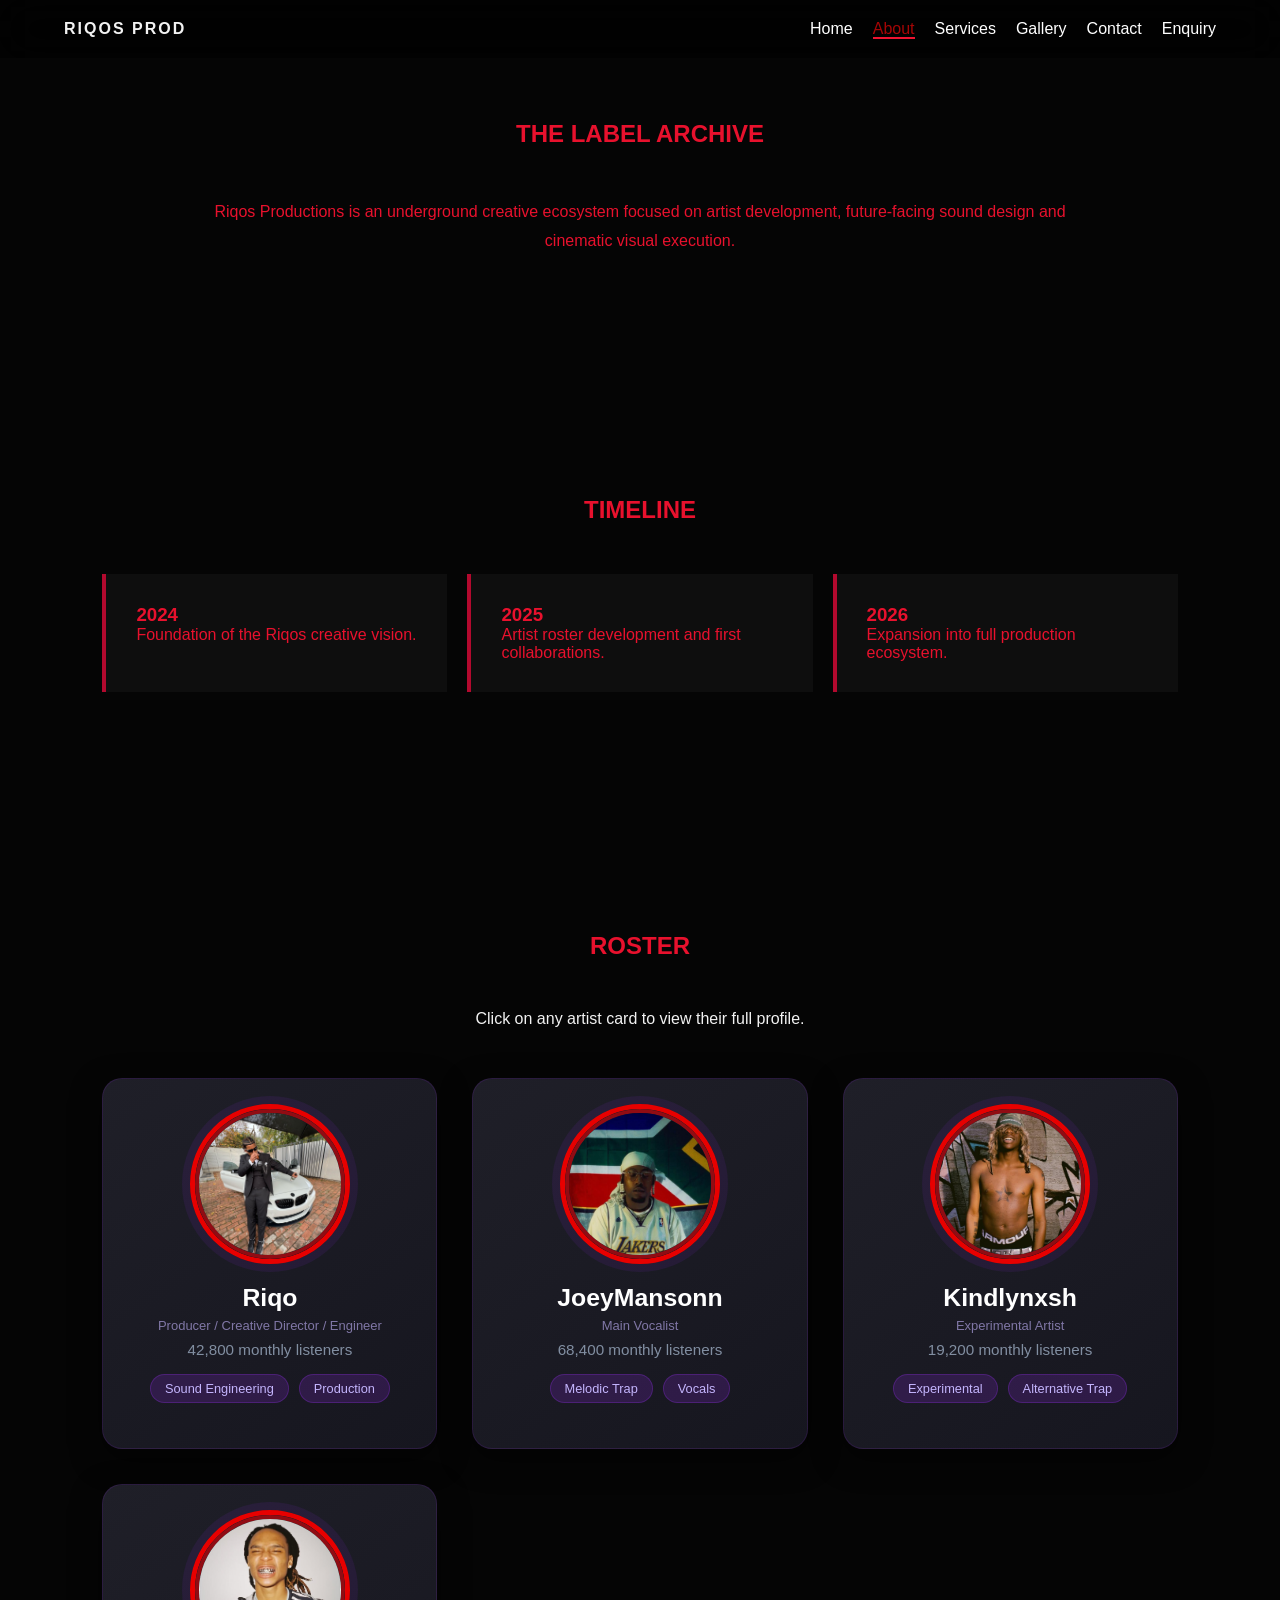
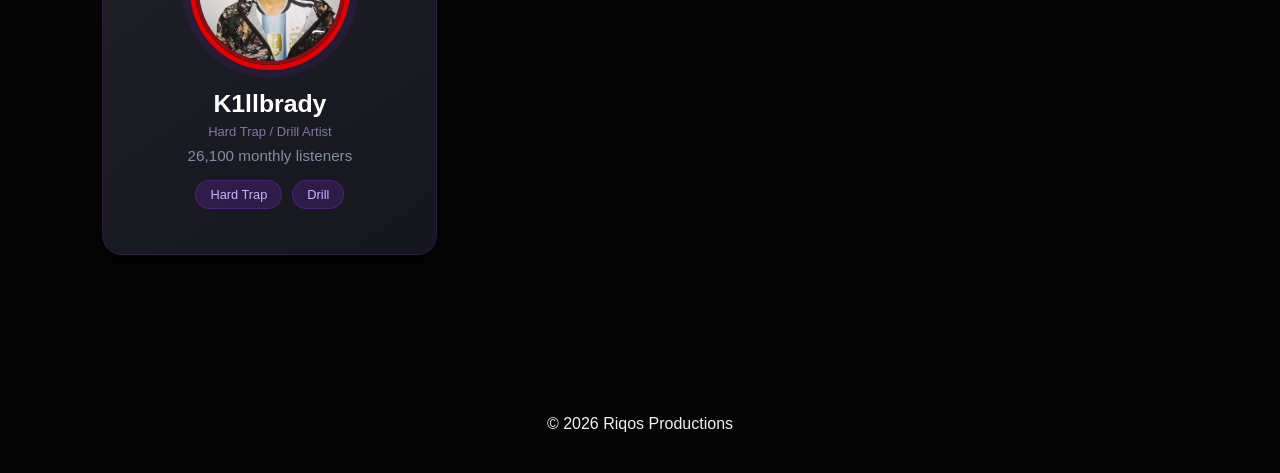
==== commit 92813258: "done." ====
--- a/about.html
+++ b/about.html
@@ -87,7 +87,7 @@
                 <p class="artist-listeners">19,200 monthly listeners</p>
                 <div class="artist-tags">
                     <span>Experimental</span>
-                    <span>Alt Trap</span>
+                    <span>Alternative Trap</span>
                 </div>
                 <div class="profile-details">
                     <p><strong>Anashe Ithirl Chizhande</strong></p>
--- a/css/style.css
+++ b/css/style.css
@@ -722,13 +722,13 @@
     margin: 0 auto 20px;
     border-radius: 50%;
     overflow: hidden;
-    border: 5px solid #8a2be2;
+    border: 5px solid #e70000;
     box-shadow: 0 0 0 8px rgba(138, 43, 226, 0.1);
     transition: all 0.4s ease;
 }
 
 .artist-card:hover .artist-img-container {
-    border-color: #a855f7;
+    border-color: #f10000;
     transform: scale(1.08);
 }
 
@@ -785,5 +785,160 @@
 }
 
 .profile-details strong {
-    color: #a855f7;
+    color: #8a0909;
+}
+.grid {
+    display: grid;
+    grid-template-columns: repeat(auto-fit, minmax(280px, 1fr));
+    gap: 25px;
+    margin: 40px 0;
+}
+
+.card {
+    background: #1f1f28;
+    padding: 25px;
+    border-radius: 12px;
+    text-align: center;
+    transition: 0.3s;
+}
+
+.card:hover {
+    transform: translateY(-8px);
+    background: #2a2a35;
+}
+
+.price {
+    font-size: 1.3rem;
+    color: #f50000;
+    margin-top: 10px;
+    font-weight: bold;
+}
+
+.video-grid {
+    display: grid;
+    grid-template-columns: repeat(auto-fit, minmax(320px, 1fr));
+    gap: 30px;
+    margin-top: 30px;
+}
+
+.video-card video {
+    width: 100%;
+    border-radius: 12px;
+}
+
+.video-card h3 {
+    margin-top: 12px;
+    text-align: center;
+}
+/* ================= CLEAN SERVICES PAGE ================= */
+
+.grid {
+    display: grid;
+    grid-template-columns: repeat(auto-fit, minmax(260px, 1fr));
+    gap: 20px;
+    margin: 40px 0;
+}
+
+.card {
+    background: #1a1a1f;
+    padding: 28px 20px;
+    border-radius: 16px;
+    text-align: center;
+    transition: all 0.4s ease;
+    border: 1px solid rgba(138, 43, 226, 0.15);
+    box-shadow: 0 8px 25px rgba(0, 0, 0, 0.4);
+}
+
+.card:hover {
+    border-color: #f10000;
+    transform: translateY(-8px);
+    box-shadow: 0 20px 40px rgba(138, 43, 226, 0.25);
+}
+
+.card .price {
+    color: #e0b0ff;
+    font-size: 1.35rem;
+    margin-top: 12px;
+    font-weight: 600;
+}
+
+/* Video Showcase - Cleaner Look */
+.video-grid {
+    display: grid;
+    grid-template-columns: repeat(auto-fit, minmax(340px, 1fr));
+    gap: 30px;
+    margin-top: 40px;
+}
+
+.video-card {
+    background: #16161f;
+    border-radius: 18px;
+    overflow: hidden;
+    border: 1px solid rgba(138, 43, 226, 0.12);
+    transition: all 0.4s ease;
+}
+
+.video-card:hover {
+    border-color: #e60808;
+    transform: translateY(-10px);
+    box-shadow: 0 25px 50px rgba(0, 0, 0, 0.6);
+}
+
+.video-card video {
+    width: 100%;
+    display: block;
+    border-bottom: 1px solid rgba(255,255,255,0.08);
+}
+
+.video-card h3 {
+    padding: 18px 16px 20px;
+    margin: 0;
+    text-align: center;
+    font-size: 1.1rem;
+    color: #ddd;
+}
+/* ================= SERVICES CARDS - ALL TEXT RED ================= */
+
+.card {
+    background: #1a1a1f;
+    padding: 28px 20px;
+    border-radius: 16px;
+    text-align: center;
+    transition: all 0.4s ease;
+    border: 1px solid rgba(138, 43, 226, 0.15);
+    box-shadow: 0 8px 25px rgba(0, 0, 0, 0.4);
+}
+
+.card h3, 
+.card p, 
+.card .price,
+.card li {
+    color: #ff3333 !important;   /* Bright red for all text */
+}
+
+.card:hover {
+    border-color: #ff3333;
+    transform: translateY(-8px);
+    box-shadow: 0 20px 40px rgba(255, 51, 51, 0.25);
+}
+
+/* Optional: Make price bolder */
+.card .price {
+    font-size: 1.4rem;
+    font-weight: 700;
+    margin-top: 12px;
+}
+.reveal {
+    animation: fadeInUp 0.6s ease forwards !important; /* Faster reveal */
+}
+
+@keyframes fadeInUp {
+    from {
+        opacity: 0;
+        transform: translateY(30px);
+    }
+    to {
+        opacity: 1;
+        transform: translateY(0);
+    }
 }
